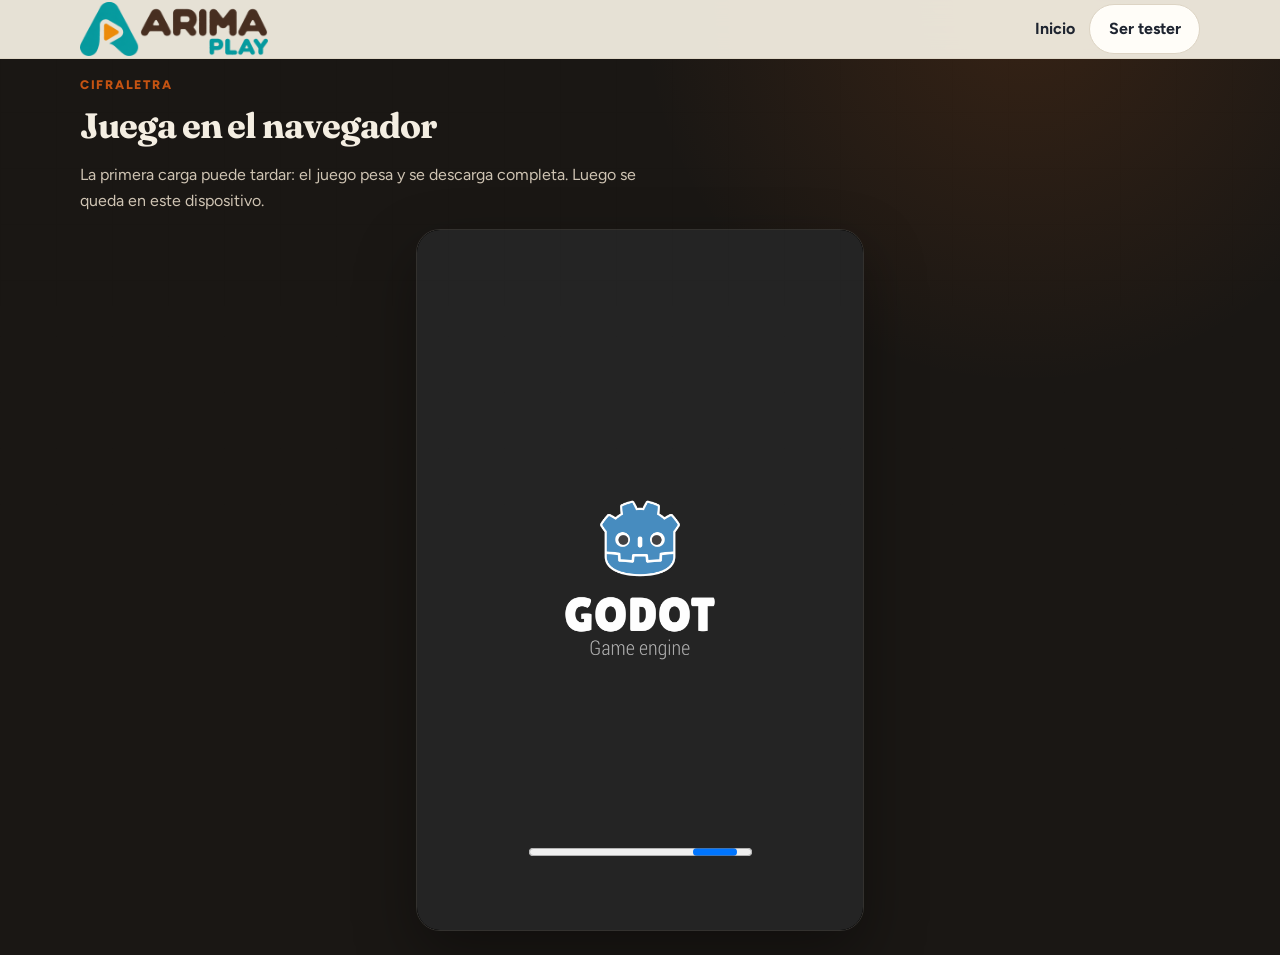
==== jugar/index.html @ 43a43da9 "Publish the playable CifraLetra HTML build on /jugar/. EOF  Co-authored-by: Cursor <cursoragent@curs" ====
<!doctype html>
<html lang="es">
<head>
  <meta charset="utf-8">
  <meta name="viewport" content="width=device-width, initial-scale=1, viewport-fit=cover">
  <title>Jugar CifraLetra — Arima Play</title>
  <meta name="description" content="Juega CifraLetra en el navegador: un pasatiempo de lógica, letras y deducción.">
  <link rel="canonical" href="https://arimaplay.com/jugar/">
  <meta name="theme-color" content="#f4eee2">
  <meta property="og:type" content="website">
  <meta property="og:locale" content="es_ES">
  <meta property="og:site_name" content="Arima Play">
  <meta property="og:title" content="Jugar CifraLetra">
  <meta property="og:description" content="Descifra la frase. Cada número esconde una letra.">
  <meta property="og:url" content="https://arimaplay.com/jugar/">
  <meta property="og:image" content="https://arimaplay.com/assets/images/icono-cifraletra.png">
  <link rel="icon" href="../assets/favicon.svg" type="image/svg+xml">
  <link rel="apple-touch-icon" href="../assets/images/icono-cifraletra.png">
  <link rel="preconnect" href="https://fonts.googleapis.com">
  <link rel="preconnect" href="https://fonts.gstatic.com" crossorigin>
  <link href="https://fonts.googleapis.com/css2?family=Figtree:wght@500;600;700;800&family=Fraunces:opsz,wght@9..144,600;9..144,700&display=swap" rel="stylesheet">
  <link rel="stylesheet" href="../css/styles.css">
</head>
<body class="play-page">
  <a class="skip-link" href="#juego">Saltar al juego</a>
  <header class="site-header play-header">
    <div class="wrap header-inner">
      <a class="logo" href="../index.html" aria-label="Arima Play, ir al inicio">
        <img class="site-logo" src="../assets/images/logo-arimaplay.png" width="840" height="240" alt="Arima Play">
      </a>
      <nav class="play-nav" aria-label="Partida">
        <a href="../index.html">Inicio</a>
        <a class="button-secondary" href="../index.html#testers">Ser tester</a>
      </nav>
    </div>
  </header>

  <main id="juego" class="play-main">
    <div class="play-copy wrap">
      <p class="eyebrow">CifraLetra</p>
      <h1>Juega en el navegador</h1>
      <p class="muted">La primera carga puede tardar: el juego pesa y se descarga completa. Luego se queda en este dispositivo.</p>
    </div>
    <div class="play-stage">
      <iframe
        id="cifraletra-frame"
        title="CifraLetra"
        src="engine/index.html"
        allow="autoplay; fullscreen; gamepad; accelerometer"
        allowfullscreen
      ></iframe>
    </div>
  </main>
  <script src="../js/config.js"></script>
  <script src="../js/site.js"></script>
</body>
</html>
---- css/styles.css ----
:root {
  --paper: #f4eee2;
  --tile: #fffdf8;
  --ink: #1e2430;
  --muted: #5b6472;
  --line: #ddd4c4;
  --orange: #e36a1c;
  --orange-deep: #c45312;
  --teal: #1a7a72;
  --teal-deep: #125e58;
  --shadow: 0 16px 40px rgba(30, 36, 48, 0.08);
  --radius: 22px;
  --max: 1120px;
  --header: 4.5rem;
  color-scheme: light;
}

*,
*::before,
*::after {
  box-sizing: border-box;
}

html {
  scroll-behavior: smooth;
  scroll-padding-top: var(--header);
}

body {
  margin: 0;
  color: var(--ink);
  background:
    radial-gradient(circle at 88% -10%, rgba(227, 106, 28, 0.16), transparent 32rem),
    radial-gradient(circle at 0% 18%, rgba(26, 122, 114, 0.12), transparent 28rem),
    var(--paper);
  font-family: Figtree, "Segoe UI", sans-serif;
  line-height: 1.6;
}

body::before {
  content: "";
  position: fixed;
  inset: 0;
  pointer-events: none;
  opacity: 0.18;
  background-image:
    linear-gradient(rgba(30, 36, 48, 0.05) 1px, transparent 1px),
    linear-gradient(90deg, rgba(30, 36, 48, 0.05) 1px, transparent 1px);
  background-size: 56px 56px;
  mask-image: linear-gradient(180deg, rgba(0, 0, 0, 0.7), transparent 85%);
}

img {
  max-width: 100%;
  height: auto;
  display: block;
}

a {
  color: var(--teal-deep);
  text-underline-offset: 0.18em;
}

a:hover {
  color: var(--orange-deep);
}

:focus-visible {
  outline: 3px solid var(--orange);
  outline-offset: 3px;
}

.skip-link {
  position: absolute;
  left: 1rem;
  top: -3rem;
  z-index: 30;
  padding: 0.6rem 0.9rem;
  border-radius: 999px;
  background: var(--ink);
  color: white;
  text-decoration: none;
}

.skip-link:focus {
  top: 1rem;
}

.wrap {
  width: min(var(--max), calc(100% - 2rem));
  margin-inline: auto;
}

.site-header {
  position: sticky;
  top: 0;
  z-index: 20;
  backdrop-filter: blur(16px);
  background: rgba(244, 238, 226, 0.88);
  border-bottom: 1px solid rgba(221, 212, 196, 0.8);
}

.header-inner {
  min-height: var(--header);
  display: flex;
  align-items: center;
  justify-content: space-between;
  gap: 1rem;
}

.logo {
  display: inline-flex;
  align-items: center;
  flex: 0 0 auto;
  color: inherit;
  text-decoration: none;
}

.site-logo {
  width: clamp(9.75rem, 17vw, 11.75rem);
  height: auto;
}


.nav-toggle {
  display: none;
  width: 2.7rem;
  height: 2.7rem;
  border: 1px solid var(--line);
  border-radius: 0.8rem;
  background: var(--tile);
  cursor: pointer;
}

.nav-toggle span,
.nav-toggle::before,
.nav-toggle::after {
  display: block;
  width: 1.15rem;
  height: 2px;
  margin: 0.28rem auto;
  background: var(--ink);
  content: "";
}

.site-nav {
  display: flex;
  align-items: center;
  gap: 1.15rem;
}

.site-nav a {
  color: var(--ink);
  text-decoration: none;
  font-weight: 600;
}

.site-nav a:hover,
.site-nav a[aria-current="page"] {
  color: var(--teal-deep);
}

.button,
.button-secondary {
  display: inline-flex;
  align-items: center;
  justify-content: center;
  gap: 0.45rem;
  min-height: 3rem;
  padding: 0.7rem 1.15rem;
  border-radius: 999px;
  font-weight: 750;
  text-decoration: none;
  border: 0;
  cursor: pointer;
}

.button {
  color: white;
  background: var(--orange);
  box-shadow: 0 8px 0 var(--orange-deep);
}

.button:hover {
  color: white;
  transform: translateY(-1px);
}

.button.is-disabled {
  box-shadow: none;
  cursor: default;
}

.button-secondary {
  color: var(--ink);
  background: var(--tile);
  border: 1px solid var(--line);
}

.section {
  padding: 5rem 0;
}

.hero {
  padding: 0.4rem 0 4.5rem;
}

.hero-grid,
.split,
.cards,
.gallery {
  display: grid;
  gap: 1.5rem;
}

.hero-grid {
  grid-template-columns: 1.1fr 0.9fr;
  align-items: start;
}

.eyebrow {
  margin: 0 0 0.7rem;
  color: var(--orange-deep);
  font-size: 0.78rem;
  font-weight: 800;
  letter-spacing: 0.14em;
  text-transform: uppercase;
}

h1,
h2,
h3,
.logo-word {
  letter-spacing: -0.03em;
}

h1,
h2,
h3 {
  font-family: Fraunces, Georgia, serif;
  line-height: 1.15;
}

h1 {
  margin: 0 0 1rem;
  font-size: clamp(2.4rem, 6vw, 4.4rem);
}

h2 {
  margin: 0 0 0.8rem;
  font-size: clamp(1.8rem, 4vw, 2.7rem);
}

h3 {
  margin: 0 0 0.5rem;
  font-size: 1.25rem;
}

.lead,
.muted {
  color: var(--muted);
}

.lead {
  max-width: 38rem;
  font-size: 1.15rem;
}

.hero-actions,
.inline-actions {
  display: flex;
  flex-wrap: wrap;
  gap: 0.8rem;
  margin-top: 1.6rem;
}

.hero-board {
  position: relative;
  padding: 1.4rem;
  border: 1px solid var(--line);
  border-radius: calc(var(--radius) + 6px);
  background: var(--tile);
  box-shadow: var(--shadow);
}

.tiles {
  display: grid;
  grid-template-columns: repeat(6, 1fr);
  gap: 0.5rem;
}

.tile {
  aspect-ratio: 3 / 4;
  display: flex;
  flex-direction: column;
  align-items: center;
  justify-content: center;
  border: 1px solid var(--line);
  border-radius: 0.85rem;
  background: #fffaf1;
  box-shadow: 0 6px 0 rgba(30, 36, 48, 0.05);
}

.tile b {
  font-family: Fraunces, Georgia, serif;
  font-size: clamp(1.2rem, 3vw, 1.8rem);
}

.tile small {
  color: var(--orange);
  font-weight: 800;
}

.hero-caption {
  margin: 1rem 0 0;
  color: var(--muted);
  font-size: 0.95rem;
}

.phone-frame {
  margin-top: 1rem;
  overflow: hidden;
  border-radius: 1.4rem;
  border: 1px solid var(--line);
  background: #efe6d4;
}

.phone-frame img {
  width: 100%;
  aspect-ratio: 9 / 16;
  object-fit: cover;
  object-position: top;
}

.cards {
  grid-template-columns: repeat(3, 1fr);
  margin-top: 1.5rem;
}

.cards.pair {
  grid-template-columns: 1fr 1fr;
}

.card,
.legal,
.notice {
  padding: 1.4rem;
  border: 1px solid var(--line);
  border-radius: var(--radius);
  background: var(--tile);
  box-shadow: var(--shadow);
}

.split {
  grid-template-columns: 1fr 1fr;
  align-items: center;
}

.gallery {
  grid-template-columns: 1fr 1fr;
}

.shot {
  overflow: hidden;
  border-radius: 1.4rem;
  border: 1px solid var(--line);
  background: #efe6d4;
}

.shot img {
  width: 100%;
  aspect-ratio: 9 / 16;
  object-fit: cover;
  object-position: top;
}

.game-icon {
  width: 5.5rem;
  height: 5.5rem;
  border-radius: 1.3rem;
  box-shadow: var(--shadow);
}

.game-split {
  display: grid;
  grid-template-columns: minmax(0, 1fr) minmax(7.5rem, 42%);
  gap: 1rem;
  align-items: start;
  margin-top: 0.9rem;
}

.game-copy {
  display: grid;
  align-content: start;
  gap: 0.85rem;
}

.game-copy .muted {
  margin: 0;
}

.game-logo {
  width: min(100%, 11rem);
  height: auto;
  padding: 0.55rem 0.7rem;
  border-radius: 0.8rem;
  background: #0b0714;
}

.game-split .shot {
  margin: 0;
}

.shot-dark {
  background: #140c22;
}

.notice {
  display: flex;
  flex-direction: column;
  gap: 0.8rem;
  background: #fff7ec;
  border-color: #efd2b4;
}

.status-pill {
  align-self: start;
  padding: 0.25rem 0.65rem;
  border-radius: 999px;
  background: #f3d7b5;
  color: #7a3d0d;
  font-size: 0.78rem;
  font-weight: 800;
  letter-spacing: 0.06em;
  text-transform: uppercase;
}

.site-footer {
  padding: 2.5rem 0 3rem;
  border-top: 1px solid var(--line);
  color: var(--muted);
}

.footer-grid {
  display: flex;
  justify-content: space-between;
  gap: 1.5rem;
  flex-wrap: wrap;
}

.footer-links,
.socials {
  display: flex;
  flex-wrap: wrap;
  gap: 0.9rem 1.1rem;
}

.legal-page {
  padding: 5.5rem 0 4rem;
}

.legal p,
.legal li {
  color: var(--muted);
}

.not-found {
  min-height: 70vh;
  display: grid;
  place-items: center;
  text-align: center;
}

@media (max-width: 860px) {
  .nav-toggle {
    display: inline-block;
  }

  .site-nav {
    display: none;
    position: absolute;
    top: calc(var(--header) - 0.3rem);
    left: 1rem;
    right: 1rem;
    padding: 1rem;
    flex-direction: column;
    align-items: stretch;
    border: 1px solid var(--line);
    border-radius: 1rem;
    background: var(--tile);
    box-shadow: var(--shadow);
  }

  .site-nav.is-open {
    display: flex;
  }

  .hero-grid,
  .split,
  .cards,
  .cards.pair,
  .game-split,
  .gallery {
    grid-template-columns: 1fr;
  }

  .section,
  .legal-page {
    padding: 3.4rem 0;
  }

  .hero {
    padding: 0.7rem 0 2.8rem;
  }
}

.play-page {
  min-height: 100dvh;
  background:
    radial-gradient(circle at 80% 0%, rgba(227, 106, 28, 0.14), transparent 24rem),
    #1a1714;
}

.play-page .site-header {
  background: rgba(244, 238, 226, 0.94);
}

.play-header .header-inner {
  min-height: 3.6rem;
}

.play-nav {
  display: flex;
  align-items: center;
  gap: 0.9rem;
}

.play-nav a {
  color: var(--ink);
  text-decoration: none;
  font-weight: 700;
}

.play-main {
  padding: 1rem 0 1.5rem;
}

.play-copy {
  margin-bottom: 1rem;
}

.play-copy h1 {
  margin: 0 0 0.4rem;
  color: #f4eee2;
  font-size: clamp(1.6rem, 4vw, 2.2rem);
}

.play-copy .muted {
  max-width: 36rem;
  color: #cfc4b3;
}

.play-stage {
  width: min(28rem, calc(100% - 1.5rem));
  height: min(78dvh, 56rem);
  margin: 0 auto;
  overflow: hidden;
  border-radius: 1.5rem;
  border: 1px solid rgba(244, 238, 226, 0.16);
  background: #0d0c0b;
  box-shadow: 0 24px 60px rgba(0, 0, 0, 0.35);
}

.play-stage iframe {
  width: 100%;
  height: 100%;
  border: 0;
  background: #000;
}

@media (max-width: 720px) {
  .play-main {
    padding: 0;
  }

  .play-copy {
    display: none;
  }

  .play-stage {
    width: 100%;
    height: calc(100dvh - 3.6rem);
    border-radius: 0;
    border: 0;
  }
}

@media (prefers-reduced-motion: reduce) {
  html {
    scroll-behavior: auto;
  }

  *,
  *::before,
  *::after {
    animation: none !important;
    transition: none !important;
  }
}
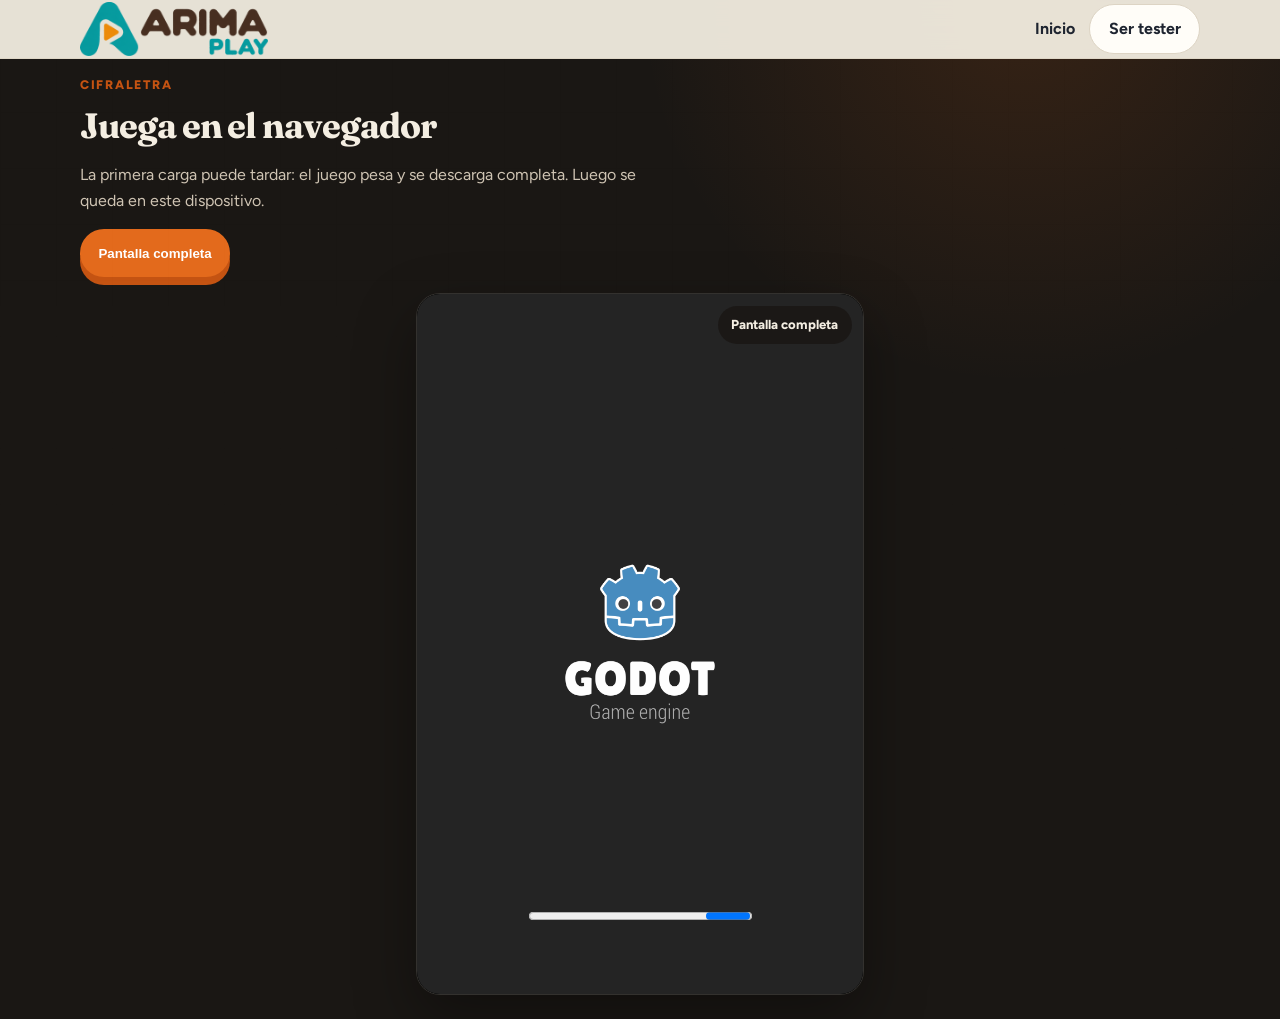
==== commit 5b6631ae: "Add a fullscreen button on the CifraLetra play page. Co-authored-by: Cursor <cursoragent@cursor.com>" ====
--- a/jugar/index.html
+++ b/jugar/index.html
@@ -40,8 +40,14 @@
       <p class="eyebrow">CifraLetra</p>
       <h1>Juega en el navegador</h1>
       <p class="muted">La primera carga puede tardar: el juego pesa y se descarga completa. Luego se queda en este dispositivo.</p>
+      <p class="play-toolbar">
+        <button type="button" class="button" data-fullscreen>Pantalla completa</button>
+      </p>
     </div>
-    <div class="play-stage">
+    <div class="play-stage" id="play-stage">
+      <button type="button" class="play-fullscreen" data-fullscreen aria-pressed="false">
+        Pantalla completa
+      </button>
       <iframe
         id="cifraletra-frame"
         title="CifraLetra"
--- a/css/styles.css
+++ b/css/styles.css
@@ -560,7 +560,12 @@
   color: #cfc4b3;
 }
 
+.play-toolbar {
+  margin: 0.9rem 0 0;
+}
+
 .play-stage {
+  position: relative;
   width: min(28rem, calc(100% - 1.5rem));
   height: min(78dvh, 56rem);
   margin: 0 auto;
@@ -571,6 +576,47 @@
   box-shadow: 0 24px 60px rgba(0, 0, 0, 0.35);
 }
 
+.play-fullscreen {
+  position: absolute;
+  top: 0.7rem;
+  right: 0.7rem;
+  z-index: 3;
+  min-height: 2.4rem;
+  padding: 0.4rem 0.85rem;
+  border: 0;
+  border-radius: 999px;
+  background: rgba(26, 23, 20, 0.82);
+  color: #f4eee2;
+  font: inherit;
+  font-size: 0.82rem;
+  font-weight: 750;
+  cursor: pointer;
+}
+
+.play-fullscreen:hover,
+.play-fullscreen:focus-visible {
+  background: var(--orange);
+  color: #fff;
+}
+
+.play-stage.is-fullscreen,
+.play-stage:fullscreen,
+.play-stage:-webkit-full-screen {
+  width: 100%;
+  height: 100%;
+  max-width: none;
+  margin: 0;
+  border: 0;
+  border-radius: 0;
+}
+
+.play-stage.is-fullscreen {
+  position: fixed;
+  inset: 0;
+  z-index: 80;
+  height: 100dvh;
+}
+
 .play-stage iframe {
   width: 100%;
   height: 100%;
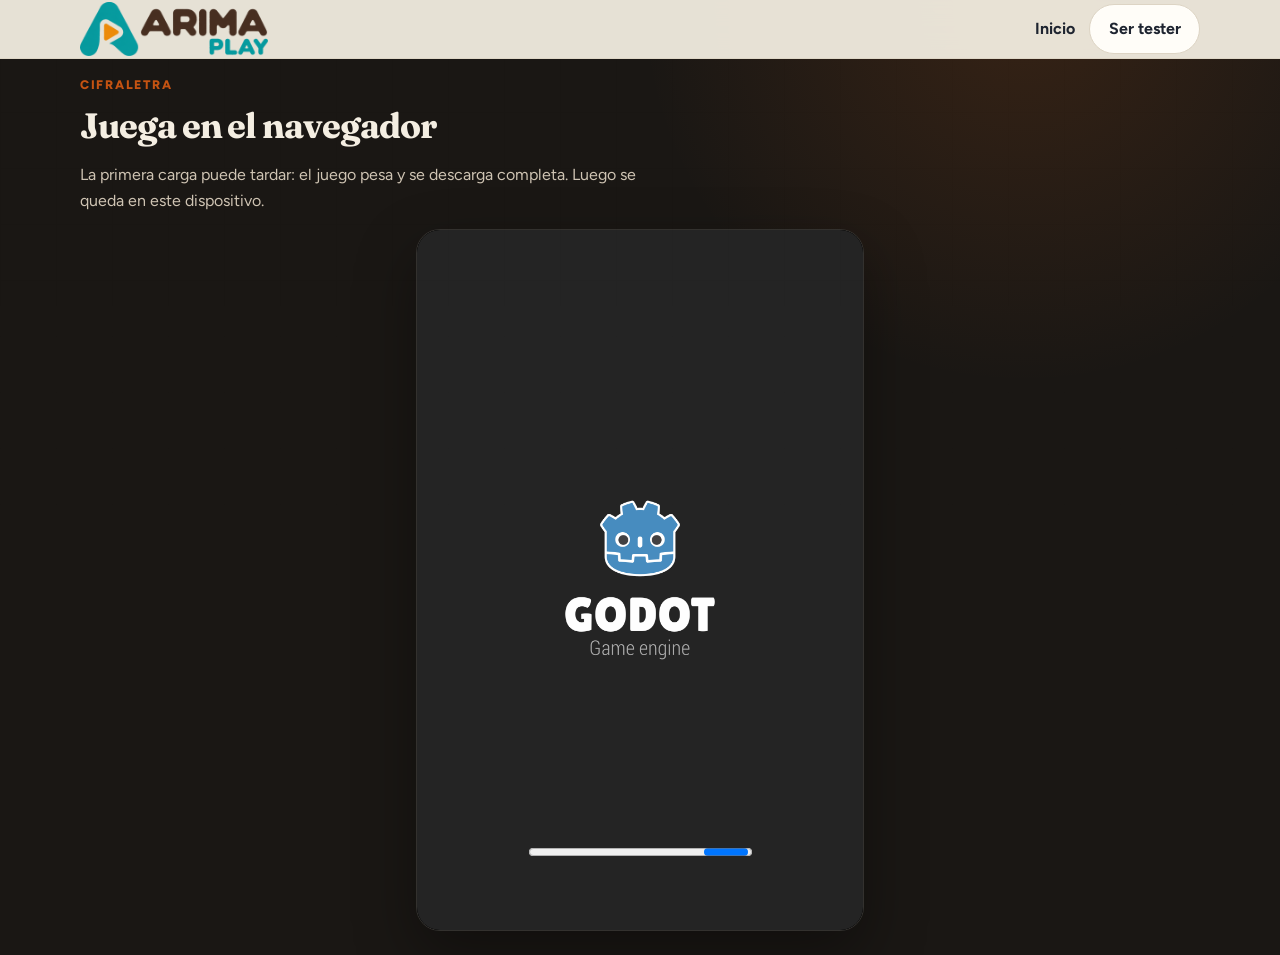
==== commit 6c3360cc: "Revert "Add a fullscreen button on the CifraLetra play page." This reverts commit 5b6631ae2e79bd72d6" ====
--- a/jugar/index.html
+++ b/jugar/index.html
@@ -40,14 +40,8 @@
       <p class="eyebrow">CifraLetra</p>
       <h1>Juega en el navegador</h1>
       <p class="muted">La primera carga puede tardar: el juego pesa y se descarga completa. Luego se queda en este dispositivo.</p>
-      <p class="play-toolbar">
-        <button type="button" class="button" data-fullscreen>Pantalla completa</button>
-      </p>
     </div>
-    <div class="play-stage" id="play-stage">
-      <button type="button" class="play-fullscreen" data-fullscreen aria-pressed="false">
-        Pantalla completa
-      </button>
+    <div class="play-stage">
       <iframe
         id="cifraletra-frame"
         title="CifraLetra"
--- a/css/styles.css
+++ b/css/styles.css
@@ -560,12 +560,7 @@
   color: #cfc4b3;
 }
 
-.play-toolbar {
-  margin: 0.9rem 0 0;
-}
-
 .play-stage {
-  position: relative;
   width: min(28rem, calc(100% - 1.5rem));
   height: min(78dvh, 56rem);
   margin: 0 auto;
@@ -576,47 +571,6 @@
   box-shadow: 0 24px 60px rgba(0, 0, 0, 0.35);
 }
 
-.play-fullscreen {
-  position: absolute;
-  top: 0.7rem;
-  right: 0.7rem;
-  z-index: 3;
-  min-height: 2.4rem;
-  padding: 0.4rem 0.85rem;
-  border: 0;
-  border-radius: 999px;
-  background: rgba(26, 23, 20, 0.82);
-  color: #f4eee2;
-  font: inherit;
-  font-size: 0.82rem;
-  font-weight: 750;
-  cursor: pointer;
-}
-
-.play-fullscreen:hover,
-.play-fullscreen:focus-visible {
-  background: var(--orange);
-  color: #fff;
-}
-
-.play-stage.is-fullscreen,
-.play-stage:fullscreen,
-.play-stage:-webkit-full-screen {
-  width: 100%;
-  height: 100%;
-  max-width: none;
-  margin: 0;
-  border: 0;
-  border-radius: 0;
-}
-
-.play-stage.is-fullscreen {
-  position: fixed;
-  inset: 0;
-  z-index: 80;
-  height: 100dvh;
-}
-
 .play-stage iframe {
   width: 100%;
   height: 100%;
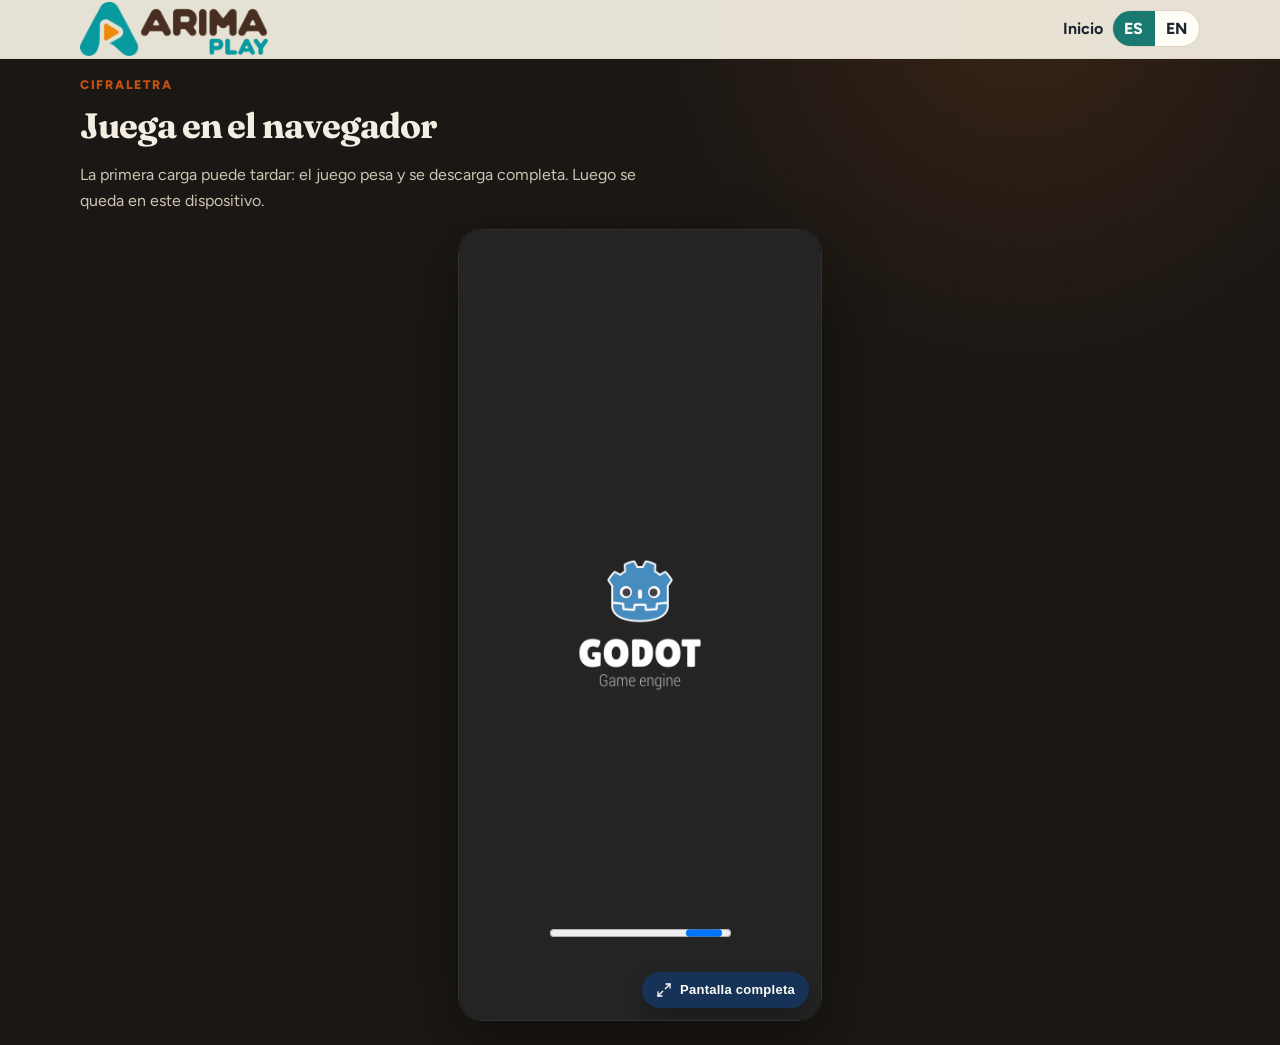
==== commit a7b1ba4e: "Remove tester recruitment and add English and Spanish on the site. Co-authored-by: Cursor <cursorage" ====
--- a/jugar/index.html
+++ b/jugar/index.html
@@ -3,15 +3,18 @@
 <head>
   <meta charset="utf-8">
   <meta name="viewport" content="width=device-width, initial-scale=1, viewport-fit=cover">
-  <title>Jugar CifraLetra — Arima Play</title>
-  <meta name="description" content="Juega CifraLetra en el navegador: un pasatiempo de lógica, letras y deducción.">
+  <title data-i18n="meta.play.title">Jugar CifraLetra — Arima Play</title>
+  <meta name="description" data-i18n-content="meta.play.description" content="Juega CifraLetra en el navegador: un pasatiempo de lógica, letras y deducción.">
   <link rel="canonical" href="https://arimaplay.com/jugar/">
+  <link rel="alternate" hreflang="es" href="https://arimaplay.com/jugar/?lang=es">
+  <link rel="alternate" hreflang="en" href="https://arimaplay.com/jugar/?lang=en">
+  <link rel="alternate" hreflang="x-default" href="https://arimaplay.com/jugar/">
   <meta name="theme-color" content="#f4eee2">
   <meta property="og:type" content="website">
-  <meta property="og:locale" content="es_ES">
+  <meta property="og:locale" data-i18n-content="meta.og_locale" content="es_ES">
   <meta property="og:site_name" content="Arima Play">
-  <meta property="og:title" content="Jugar CifraLetra">
-  <meta property="og:description" content="Descifra la frase. Cada número esconde una letra.">
+  <meta property="og:title" data-i18n-content="meta.play.og_title" content="Jugar CifraLetra">
+  <meta property="og:description" data-i18n-content="meta.play.og_description" content="Descifra la frase. Cada número esconde una letra.">
   <meta property="og:url" content="https://arimaplay.com/jugar/">
   <meta property="og:image" content="https://arimaplay.com/assets/images/icono-cifraletra.png">
   <link rel="icon" href="../assets/favicon.svg" type="image/svg+xml">
@@ -20,30 +23,53 @@
   <link rel="preconnect" href="https://fonts.gstatic.com" crossorigin>
   <link href="https://fonts.googleapis.com/css2?family=Figtree:wght@500;600;700;800&family=Fraunces:opsz,wght@9..144,600;9..144,700&display=swap" rel="stylesheet">
   <link rel="stylesheet" href="../css/styles.css">
+  <script>
+    (function () {
+      try {
+        var query = new URLSearchParams(location.search).get("lang");
+        var stored = localStorage.getItem("arimaplay-lang");
+        var lang;
+        if (query) {
+          lang = query.toLowerCase().slice(0, 2) === "en" ? "en" : "es";
+        } else if (stored) {
+          lang = stored.toLowerCase().slice(0, 2) === "en" ? "en" : "es";
+        } else {
+          lang = (navigator.language || "es").toLowerCase().indexOf("es") === 0 ? "es" : "en";
+        }
+        document.documentElement.lang = lang;
+      } catch (err) {}
+    })();
+  </script>
 </head>
 <body class="play-page">
-  <a class="skip-link" href="#juego">Saltar al juego</a>
+  <a class="skip-link" href="#juego" data-i18n="play.skip">Saltar al juego</a>
   <header class="site-header play-header">
     <div class="wrap header-inner">
-      <a class="logo" href="../index.html" aria-label="Arima Play, ir al inicio">
+      <a class="logo" href="../index.html" data-i18n-aria-label="logo.home" aria-label="Arima Play, ir al inicio">
         <img class="site-logo" src="../assets/images/logo-arimaplay.png" width="840" height="240" alt="Arima Play">
       </a>
-      <nav class="play-nav" aria-label="Partida">
-        <a href="../index.html">Inicio</a>
-        <a class="button-secondary" href="../index.html#testers">Ser tester</a>
-      </nav>
+      <div class="header-tools">
+        <nav class="play-nav" data-i18n-aria-label="play.nav" aria-label="Partida">
+          <a href="../index.html" data-i18n="nav.home">Inicio</a>
+        </nav>
+        <div class="lang-switch" role="group" data-i18n-aria-label="lang.label" aria-label="Idioma">
+          <button type="button" data-set-lang="es" aria-pressed="true">ES</button>
+          <button type="button" data-set-lang="en" aria-pressed="false">EN</button>
+        </div>
+      </div>
     </div>
   </header>
 
   <main id="juego" class="play-main">
     <div class="play-copy wrap">
       <p class="eyebrow">CifraLetra</p>
-      <h1>Juega en el navegador</h1>
-      <p class="muted">La primera carga puede tardar: el juego pesa y se descarga completa. Luego se queda en este dispositivo.</p>
+      <h1 data-i18n="play.title">Juega en el navegador</h1>
+      <p class="muted" data-i18n="play.lead">La primera carga puede tardar: el juego pesa y se descarga completa. Luego se queda en este dispositivo.</p>
     </div>
     <div class="play-stage">
       <iframe
         id="cifraletra-frame"
+        data-i18n-title="play.iframe"
         title="CifraLetra"
         src="engine/index.html"
         allow="autoplay; fullscreen; gamepad; accelerometer"
@@ -52,6 +78,7 @@
     </div>
   </main>
   <script src="../js/config.js"></script>
+  <script src="../js/i18n.js"></script>
   <script src="../js/site.js"></script>
 </body>
 </html>
--- a/css/styles.css
+++ b/css/styles.css
@@ -108,6 +108,38 @@
   gap: 1rem;
 }
 
+.header-tools {
+  display: flex;
+  align-items: center;
+  gap: 0.55rem;
+}
+
+.lang-switch {
+  display: inline-flex;
+  overflow: hidden;
+  border: 1px solid var(--line);
+  border-radius: 999px;
+  background: var(--tile);
+}
+
+.lang-switch button {
+  min-width: 2.45rem;
+  min-height: 2.2rem;
+  padding: 0 0.7rem;
+  border: 0;
+  background: transparent;
+  color: var(--ink);
+  font: inherit;
+  font-weight: 750;
+  letter-spacing: 0.02em;
+  cursor: pointer;
+}
+
+.lang-switch button[aria-pressed="true"] {
+  color: #fffdf8;
+  background: var(--teal);
+}
+
 .logo {
   display: inline-flex;
   align-items: center;
@@ -146,6 +178,7 @@
 .site-nav {
   display: flex;
   align-items: center;
+  margin-left: auto;
   gap: 1.15rem;
 }
 
@@ -476,12 +509,17 @@
     display: inline-block;
   }
 
+  .header-tools {
+    margin-left: auto;
+  }
+
   .site-nav {
     display: none;
     position: absolute;
     top: calc(var(--header) - 0.3rem);
     left: 1rem;
     right: 1rem;
+    margin-left: 0;
     padding: 1rem;
     flex-direction: column;
     align-items: stretch;
@@ -529,6 +567,10 @@
   min-height: 3.6rem;
 }
 
+.play-header .header-tools {
+  margin-left: auto;
+}
+
 .play-nav {
   display: flex;
   align-items: center;
@@ -561,8 +603,10 @@
 }
 
 .play-stage {
-  width: min(28rem, calc(100% - 1.5rem));
-  height: min(78dvh, 56rem);
+  aspect-ratio: 1206 / 2622;
+  width: auto;
+  height: min(88dvh, calc(100dvh - 6.5rem));
+  max-width: calc(100% - 1.5rem);
   margin: 0 auto;
   overflow: hidden;
   border-radius: 1.5rem;
@@ -589,7 +633,9 @@
 
   .play-stage {
     width: 100%;
+    max-width: none;
     height: calc(100dvh - 3.6rem);
+    aspect-ratio: auto;
     border-radius: 0;
     border: 0;
   }
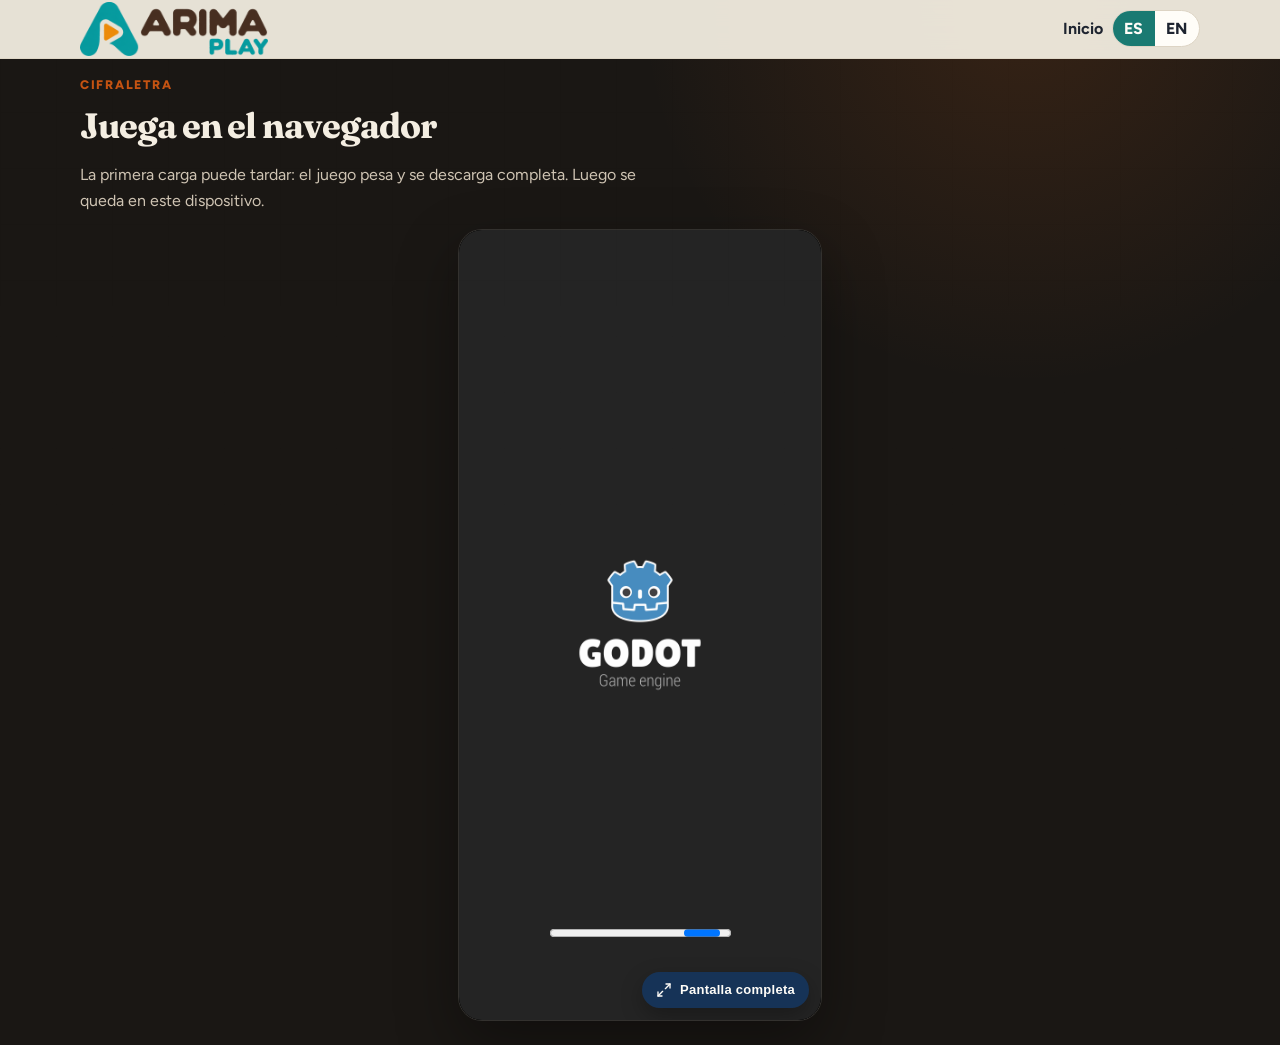
==== commit 2bb7fadd: "Publish the CifraLetra 1.0.3 HTML build on /jugar/. Co-authored-by: Cursor <cursoragent@cursor.com>" ====
--- a/jugar/index.html
+++ b/jugar/index.html
@@ -71,7 +71,7 @@
         id="cifraletra-frame"
         data-i18n-title="play.iframe"
         title="CifraLetra"
-        src="engine/index.html"
+        src="engine/index.html?v=1.0.3"
         allow="autoplay; fullscreen; gamepad; accelerometer"
         allowfullscreen
       ></iframe>
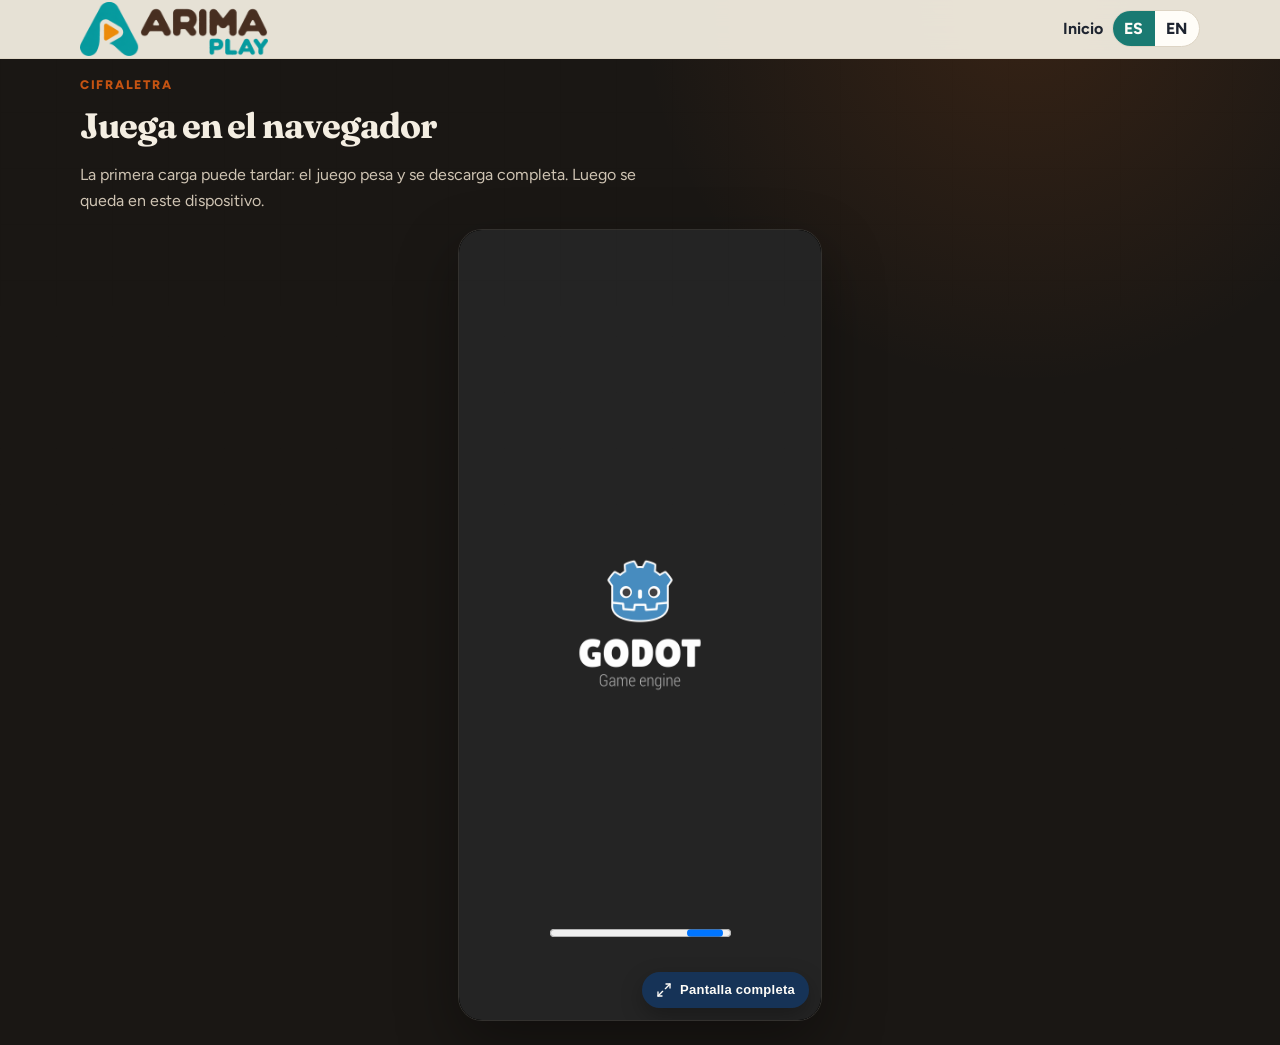
==== commit 98dd290d: "Republish a clean CifraLetra 1.0.3 HTML build on /jugar/. Co-authored-by: Cursor <cursoragent@cursor" ====
--- a/jugar/index.html
+++ b/jugar/index.html
@@ -71,7 +71,7 @@
         id="cifraletra-frame"
         data-i18n-title="play.iframe"
         title="CifraLetra"
-        src="engine/index.html?v=1.0.3"
+        src="engine/index.html?v=1.0.3-clean"
         allow="autoplay; fullscreen; gamepad; accelerometer"
         allowfullscreen
       ></iframe>
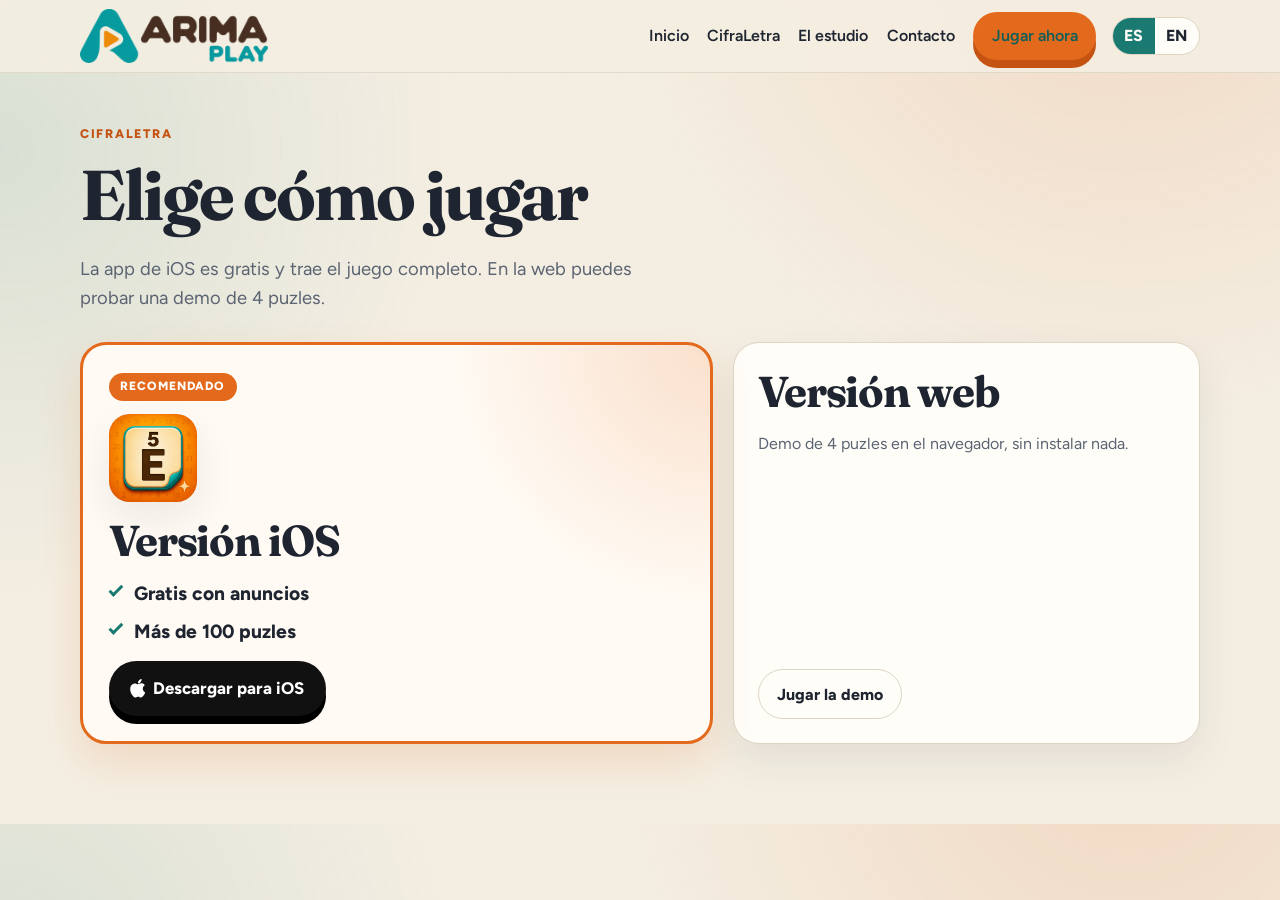
==== commit 75bb0e13: "Let Play now offer the iOS app or the 4-puzzle web demo. The iOS download is the highlighted option," ====
--- a/jugar/index.html
+++ b/jugar/index.html
@@ -2,9 +2,9 @@
 <html lang="es">
 <head>
   <meta charset="utf-8">
-  <meta name="viewport" content="width=device-width, initial-scale=1, viewport-fit=cover">
-  <title data-i18n="meta.play.title">Jugar CifraLetra — Arima Play</title>
-  <meta name="description" data-i18n-content="meta.play.description" content="Juega CifraLetra en el navegador: un pasatiempo de lógica, letras y deducción.">
+  <meta name="viewport" content="width=device-width, initial-scale=1">
+  <title data-i18n="meta.choose.title">Jugar CifraLetra — Arima Play</title>
+  <meta name="description" data-i18n-content="meta.choose.description" content="Descarga CifraLetra para iOS, gratis con anuncios y más de 100 puzles, o prueba la demo web de 4 puzles.">
   <link rel="canonical" href="https://arimaplay.com/jugar/">
   <link rel="alternate" hreflang="es" href="https://arimaplay.com/jugar/?lang=es">
   <link rel="alternate" hreflang="en" href="https://arimaplay.com/jugar/?lang=en">
@@ -13,8 +13,8 @@
   <meta property="og:type" content="website">
   <meta property="og:locale" data-i18n-content="meta.og_locale" content="es_ES">
   <meta property="og:site_name" content="Arima Play">
-  <meta property="og:title" data-i18n-content="meta.play.og_title" content="Jugar CifraLetra">
-  <meta property="og:description" data-i18n-content="meta.play.og_description" content="Descifra la frase. Cada número esconde una letra.">
+  <meta property="og:title" data-i18n-content="meta.choose.og_title" content="Jugar CifraLetra">
+  <meta property="og:description" data-i18n-content="meta.choose.og_description" content="App de iOS gratis con más de 100 puzles, o demo web de 4 puzles.">
   <meta property="og:url" content="https://arimaplay.com/jugar/">
   <meta property="og:image" content="https://arimaplay.com/assets/images/icono-cifraletra.png">
   <link rel="icon" href="../assets/favicon.svg" type="image/svg+xml">
@@ -41,40 +41,59 @@
     })();
   </script>
 </head>
-<body class="play-page">
-  <a class="skip-link" href="#juego" data-i18n="play.skip">Saltar al juego</a>
-  <header class="site-header play-header">
+<body>
+  <a class="skip-link" href="#contenido" data-i18n="nav.skip">Saltar al contenido</a>
+  <header class="site-header">
     <div class="wrap header-inner">
       <a class="logo" href="../index.html" data-i18n-aria-label="logo.home" aria-label="Arima Play, ir al inicio">
         <img class="site-logo" src="../assets/images/logo-arimaplay.png" width="840" height="240" alt="Arima Play">
       </a>
+      <nav id="navegacion" class="site-nav" data-nav data-i18n-aria-label="nav.main" aria-label="Principal">
+        <a href="../index.html#inicio" data-i18n="nav.home">Inicio</a>
+        <a href="../index.html#cifraletra" data-i18n="nav.game">CifraLetra</a>
+        <a href="../index.html#estudio" data-i18n="nav.studio">El estudio</a>
+        <a href="../index.html#contacto" data-i18n="nav.contact">Contacto</a>
+        <a class="button" href="./" aria-current="page" data-i18n="nav.play_now">Jugar ahora</a>
+      </nav>
       <div class="header-tools">
-        <nav class="play-nav" data-i18n-aria-label="play.nav" aria-label="Partida">
-          <a href="../index.html" data-i18n="nav.home">Inicio</a>
-        </nav>
         <div class="lang-switch" role="group" data-i18n-aria-label="lang.label" aria-label="Idioma">
           <button type="button" data-set-lang="es" aria-pressed="true">ES</button>
           <button type="button" data-set-lang="en" aria-pressed="false">EN</button>
         </div>
+        <button class="nav-toggle" type="button" data-nav-toggle aria-expanded="false" aria-controls="navegacion" data-i18n-aria-label="nav.open" aria-label="Abrir menú">
+          <span></span>
+        </button>
       </div>
     </div>
   </header>
 
-  <main id="juego" class="play-main">
-    <div class="play-copy wrap">
-      <p class="eyebrow">CifraLetra</p>
-      <h1 data-i18n="play.title">Juega en el navegador</h1>
-      <p class="muted" data-i18n="play.lead">La primera carga puede tardar: el juego pesa y se descarga completa. Luego se queda en este dispositivo.</p>
-    </div>
-    <div class="play-stage">
-      <iframe
-        id="cifraletra-frame"
-        data-i18n-title="play.iframe"
-        title="CifraLetra"
-        src="engine/index.html?v=1.0.3-clean"
-        allow="autoplay; fullscreen; gamepad; accelerometer"
-        allowfullscreen
-      ></iframe>
+  <main id="contenido" class="section choose-page">
+    <div class="wrap">
+      <p class="eyebrow" data-i18n="choose.eyebrow">CifraLetra</p>
+      <h1 data-i18n="choose.title">Elige cómo jugar</h1>
+      <p class="lead" data-i18n="choose.lead">La app de iOS es gratis y trae el juego completo. En la web puedes probar una demo de 4 puzles.</p>
+      <div class="choose-grid">
+        <article class="choose-card choose-card-ios">
+          <p class="choose-badge" data-i18n="choose.ios_badge">Recomendado</p>
+          <img class="game-icon" src="../assets/images/icono-cifraletra.png" width="180" height="180" alt="">
+          <h2 data-i18n="choose.ios_title">Versión iOS</h2>
+          <ul class="choose-points">
+            <li data-i18n="choose.ios_free">Gratis con anuncios</li>
+            <li data-i18n="choose.ios_puzzles">Más de 100 puzles</li>
+          </ul>
+          <a class="button button-store" data-app-store href="https://apps.apple.com/app/id6807821718" target="_blank" rel="noopener noreferrer">
+            <svg viewBox="0 0 14 17" aria-hidden="true" focusable="false">
+              <path fill="currentColor" d="M11.4 9.1c0-2.2 1.8-3.3 1.9-3.4-1-1.5-2.6-1.7-3.2-1.7-1.4-.1-2.6.8-3.3.8-.7 0-1.7-.8-2.8-.7-1.4 0-2.8.9-3.5 2.2-1.5 2.6-.4 6.5 1.1 8.6.7 1 1.6 2.2 2.7 2.1 1.1 0 1.5-.7 2.8-.7s1.6.7 2.8.7 1.9-1.1 2.6-2.1c.8-1.2 1.1-2.3 1.2-2.4-.1 0-2.2-.9-2.3-3.4zM9.5 2.7c.6-.7 1-1.7.9-2.7-.9 0-1.9.6-2.5 1.3-.6.6-1.1 1.6-.9 2.6 1 .1 1.9-.5 2.5-1.2z"/>
+            </svg>
+            <span data-i18n="choose.ios_cta">Descargar para iOS</span>
+          </a>
+        </article>
+        <article class="choose-card">
+          <h2 data-i18n="choose.web_title">Versión web</h2>
+          <p class="muted" data-i18n="choose.web_body">Demo de 4 puzles en el navegador, sin instalar nada.</p>
+          <a class="button-secondary" href="demo.html" data-i18n="choose.web_cta">Jugar la demo</a>
+        </article>
+      </div>
     </div>
   </main>
   <script src="../js/config.js"></script>
--- a/css/styles.css
+++ b/css/styles.css
@@ -504,6 +504,112 @@
   text-align: center;
 }
 
+.choose-page {
+  padding-top: 3.2rem;
+}
+
+.choose-grid {
+  display: grid;
+  grid-template-columns: 1.15fr 0.85fr;
+  gap: 1.25rem;
+  align-items: stretch;
+  margin-top: 1.8rem;
+}
+
+.choose-card {
+  display: flex;
+  flex-direction: column;
+  align-items: flex-start;
+  gap: 0.85rem;
+  padding: 1.5rem;
+  border: 1px solid var(--line);
+  border-radius: calc(var(--radius) + 4px);
+  background: var(--tile);
+  box-shadow: var(--shadow);
+}
+
+.choose-card h2 {
+  margin: 0;
+}
+
+.choose-card .muted {
+  margin: 0;
+}
+
+.choose-card .button,
+.choose-card .button-secondary {
+  margin-top: auto;
+}
+
+.choose-card-ios {
+  position: relative;
+  padding: 1.7rem 1.6rem 1.6rem;
+  border: 3px solid var(--orange);
+  background:
+    radial-gradient(circle at 100% 0%, rgba(227, 106, 28, 0.18), transparent 16rem),
+    #fffaf3;
+  box-shadow: 0 18px 40px rgba(227, 106, 28, 0.16);
+}
+
+.choose-badge {
+  margin: 0;
+  padding: 0.28rem 0.7rem;
+  border-radius: 999px;
+  background: var(--orange);
+  color: white;
+  font-size: 0.75rem;
+  font-weight: 800;
+  letter-spacing: 0.08em;
+  text-transform: uppercase;
+}
+
+.choose-points {
+  margin: 0;
+  padding: 0;
+  list-style: none;
+}
+
+.choose-points li {
+  position: relative;
+  padding-left: 1.6rem;
+  font-size: 1.2rem;
+  font-weight: 750;
+}
+
+.choose-points li + li {
+  margin-top: 0.45rem;
+}
+
+.choose-points li::before {
+  content: "";
+  position: absolute;
+  left: 0;
+  top: 0.45rem;
+  width: 0.85rem;
+  height: 0.45rem;
+  border-left: 3px solid var(--teal);
+  border-bottom: 3px solid var(--teal);
+  transform: rotate(-45deg);
+}
+
+.button-store {
+  min-height: 3.4rem;
+  padding-inline: 1.35rem;
+  background: #111;
+  box-shadow: 0 8px 0 #000;
+  font-size: 1.05rem;
+}
+
+.button-store:hover {
+  color: white;
+  background: #222;
+}
+
+.button-store svg {
+  width: 1rem;
+  height: 1.15rem;
+}
+
 @media (max-width: 860px) {
   .nav-toggle {
     display: inline-block;
@@ -537,6 +643,7 @@
   .split,
   .cards,
   .cards.pair,
+  .choose-grid,
   .game-split,
   .gallery {
     grid-template-columns: 1fr;
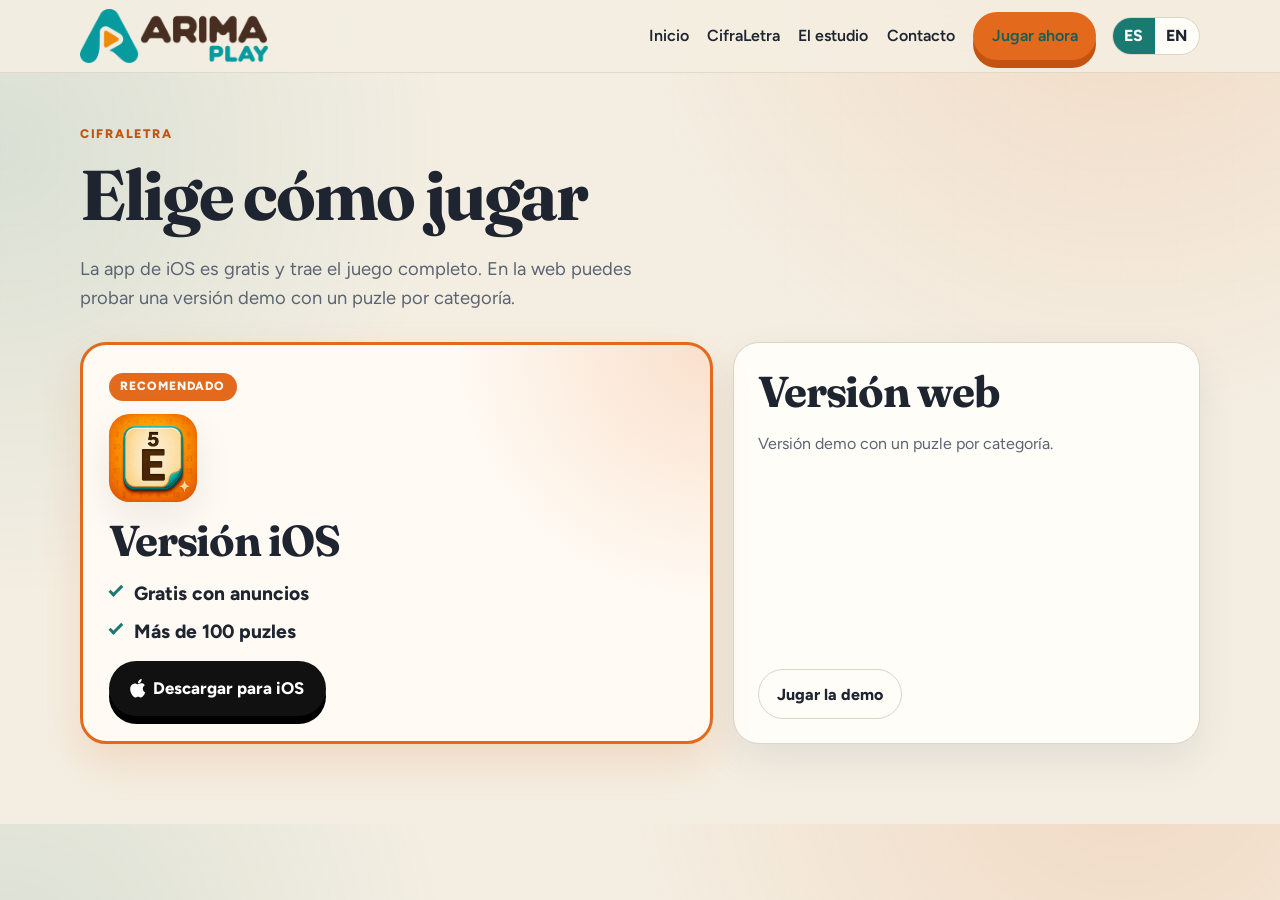
==== commit 99bd2a96: "Publish the CifraLetra HTML 1.0.4 demo. The browser version keeps one playable puzzle per category, " ====
--- a/jugar/index.html
+++ b/jugar/index.html
@@ -4,7 +4,7 @@
   <meta charset="utf-8">
   <meta name="viewport" content="width=device-width, initial-scale=1">
   <title data-i18n="meta.choose.title">Jugar CifraLetra — Arima Play</title>
-  <meta name="description" data-i18n-content="meta.choose.description" content="Descarga CifraLetra para iOS, gratis con anuncios y más de 100 puzles, o prueba la demo web de 4 puzles.">
+  <meta name="description" data-i18n-content="meta.choose.description" content="Descarga CifraLetra para iOS, gratis con anuncios y más de 100 puzles, o prueba la versión demo con un puzle por categoría.">
   <link rel="canonical" href="https://arimaplay.com/jugar/">
   <link rel="alternate" hreflang="es" href="https://arimaplay.com/jugar/?lang=es">
   <link rel="alternate" hreflang="en" href="https://arimaplay.com/jugar/?lang=en">
@@ -14,7 +14,7 @@
   <meta property="og:locale" data-i18n-content="meta.og_locale" content="es_ES">
   <meta property="og:site_name" content="Arima Play">
   <meta property="og:title" data-i18n-content="meta.choose.og_title" content="Jugar CifraLetra">
-  <meta property="og:description" data-i18n-content="meta.choose.og_description" content="App de iOS gratis con más de 100 puzles, o demo web de 4 puzles.">
+  <meta property="og:description" data-i18n-content="meta.choose.og_description" content="App de iOS gratis con más de 100 puzles, o una versión demo con un puzle por categoría.">
   <meta property="og:url" content="https://arimaplay.com/jugar/">
   <meta property="og:image" content="https://arimaplay.com/assets/images/icono-cifraletra.png">
   <link rel="icon" href="../assets/favicon.svg" type="image/svg+xml">
@@ -71,7 +71,7 @@
     <div class="wrap">
       <p class="eyebrow" data-i18n="choose.eyebrow">CifraLetra</p>
       <h1 data-i18n="choose.title">Elige cómo jugar</h1>
-      <p class="lead" data-i18n="choose.lead">La app de iOS es gratis y trae el juego completo. En la web puedes probar una demo de 4 puzles.</p>
+      <p class="lead" data-i18n="choose.lead">La app de iOS es gratis y trae el juego completo. En la web puedes probar una versión demo con un puzle por categoría.</p>
       <div class="choose-grid">
         <article class="choose-card choose-card-ios">
           <p class="choose-badge" data-i18n="choose.ios_badge">Recomendado</p>
@@ -90,7 +90,7 @@
         </article>
         <article class="choose-card">
           <h2 data-i18n="choose.web_title">Versión web</h2>
-          <p class="muted" data-i18n="choose.web_body">Demo de 4 puzles en el navegador, sin instalar nada.</p>
+          <p class="muted" data-i18n="choose.web_body">Versión demo con un puzle por categoría.</p>
           <a class="button-secondary" href="demo.html" data-i18n="choose.web_cta">Jugar la demo</a>
         </article>
       </div>
